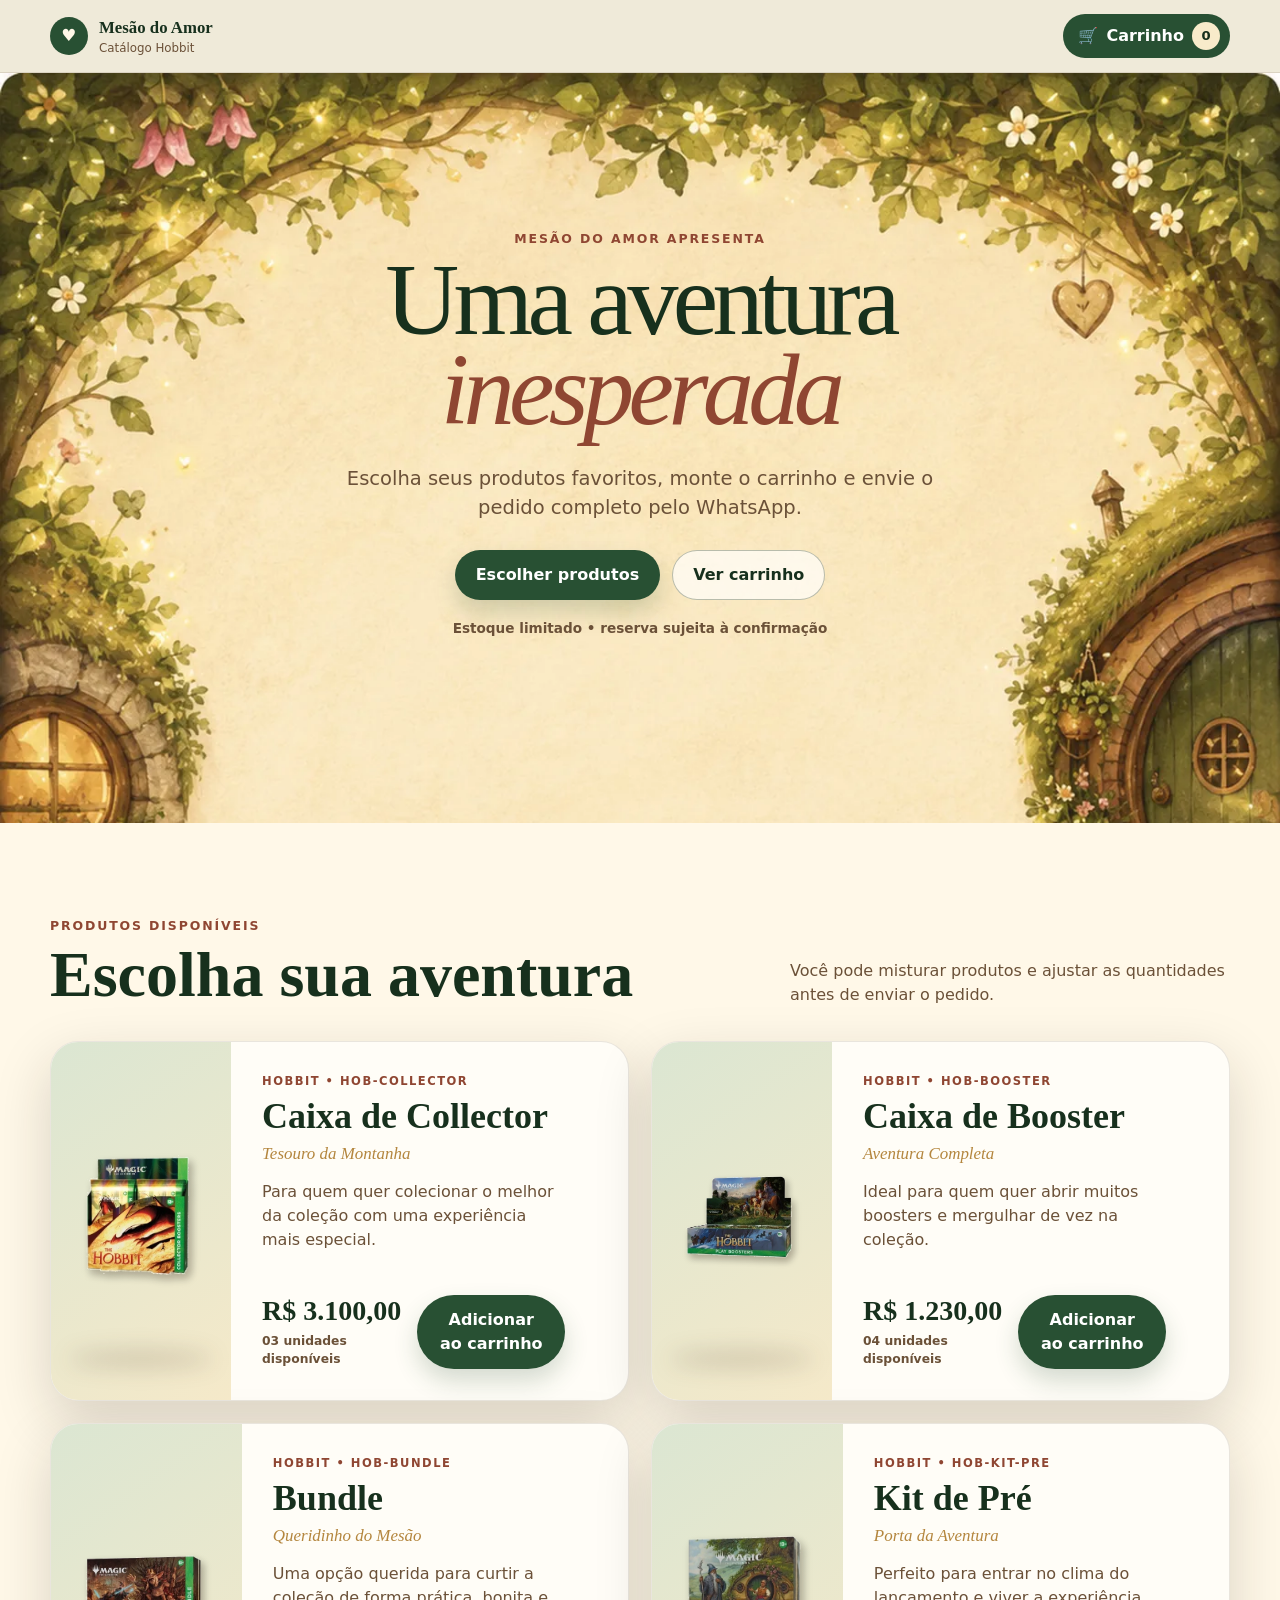
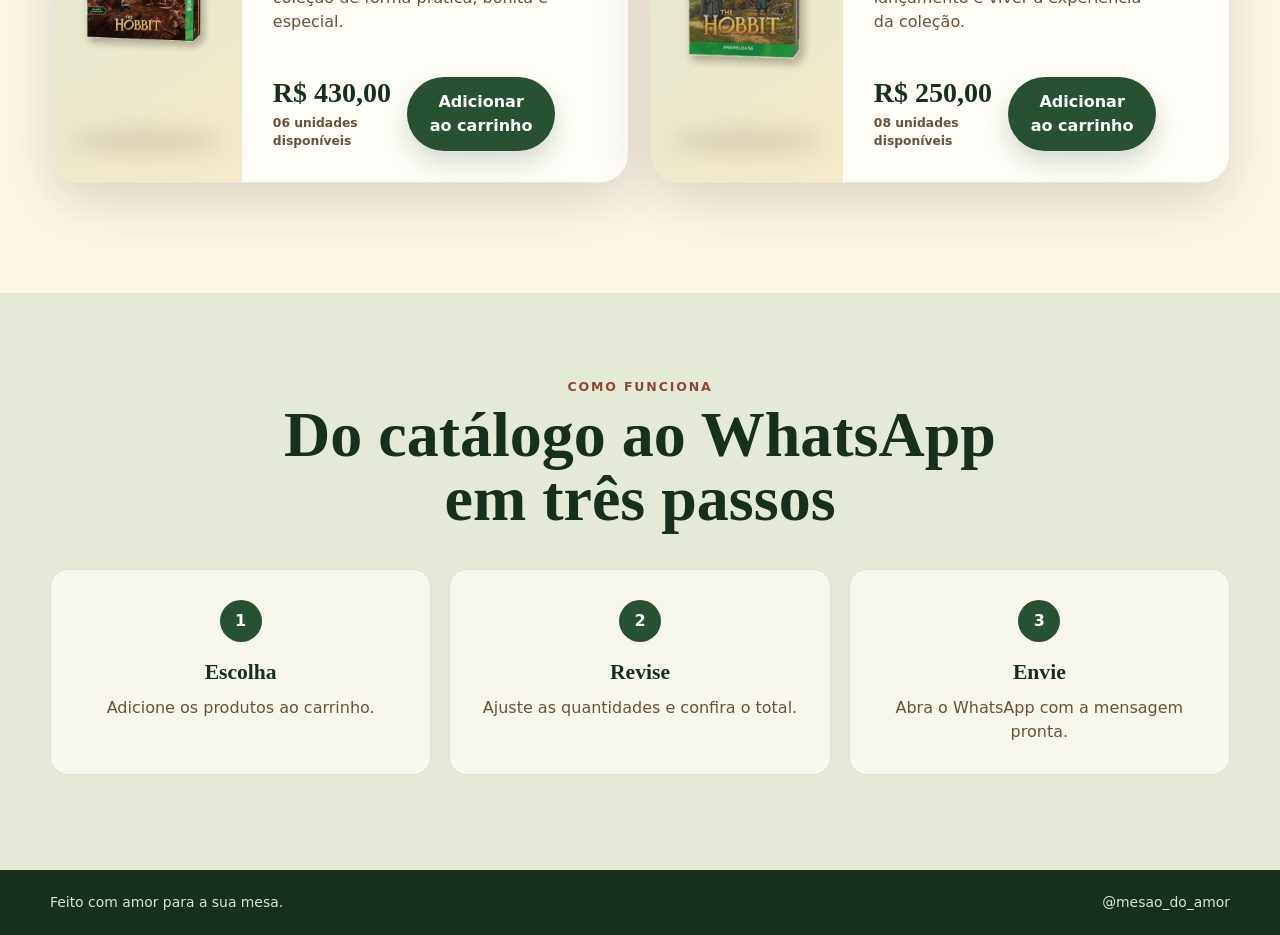
==== public/index.html @ a8154ea1 "commit" ====
<!doctype html>
<html lang="pt-BR">
<head>
  <meta charset="utf-8">
  <meta name="viewport" content="width=device-width, initial-scale=1">
  <meta name="theme-color" content="#315c37">
  <meta name="description" content="Catálogo Hobbit do Mesão do Amor. Monte seu carrinho e envie o pedido pronto pelo WhatsApp.">
  <title>Catálogo Hobbit | Mesão do Amor</title>
  <link rel="preload" href="assets/fundo-hobbit.webp" as="image" type="image/webp">
  <link rel="stylesheet" href="styles.css">
  <script src="config.js" defer></script>
  <script src="app.js" defer></script>
</head>
<body>
  <a class="skip-link" href="#produtos">Ir para os produtos</a>

  <header class="topbar" id="topo">
    <div class="container topbar__content">
      <a class="brand" href="#topo" aria-label="Mesão do Amor — início">
        <span class="brand__heart" aria-hidden="true">♥</span>
        <span><strong>Mesão do Amor</strong><small>Catálogo Hobbit</small></span>
      </a>
      <button class="cart-trigger" id="open-cart" type="button" aria-controls="cart-drawer" aria-expanded="false">
        <span aria-hidden="true">🛒</span>
        Carrinho
        <span class="cart-count" id="cart-count" aria-label="Itens no carrinho">0</span>
      </button>
    </div>
  </header>

  <main>
    <section class="hero" aria-labelledby="hero-title">
      <div class="container hero__content">
        <p class="eyebrow">Mesão do Amor apresenta</p>
        <h1 id="hero-title">Uma aventura<br><em>inesperada</em></h1>
        <p class="hero__lead">Escolha seus produtos favoritos, monte o carrinho e envie o pedido completo pelo WhatsApp.</p>
        <div class="hero__actions">
          <a class="button button--primary" href="#produtos">Escolher produtos</a>
          <button class="button button--ghost" id="hero-cart" type="button">Ver carrinho</button>
        </div>
        <p class="stock-note">Estoque limitado • reserva sujeita à confirmação</p>
      </div>
    </section>

    <section class="products-section" id="produtos" aria-labelledby="products-title">
      <div class="container">
        <div class="section-heading">
          <div>
            <p class="eyebrow">Produtos disponíveis</p>
            <h2 id="products-title">Escolha sua aventura</h2>
          </div>
          <p>Você pode misturar produtos e ajustar as quantidades antes de enviar o pedido.</p>
        </div>
        <div class="product-grid" id="product-grid" aria-live="polite"></div>
      </div>
    </section>

    <section class="how-it-works" aria-labelledby="steps-title">
      <div class="container">
        <p class="eyebrow">Como funciona</p>
        <h2 id="steps-title">Do catálogo ao WhatsApp em três passos</h2>
        <div class="steps">
          <article><span>1</span><h3>Escolha</h3><p>Adicione os produtos ao carrinho.</p></article>
          <article><span>2</span><h3>Revise</h3><p>Ajuste as quantidades e confira o total.</p></article>
          <article><span>3</span><h3>Envie</h3><p>Abra o WhatsApp com a mensagem pronta.</p></article>
        </div>
      </div>
    </section>
  </main>

  <footer class="footer">
    <div class="container footer__content">
      <span>Feito com amor para a sua mesa.</span>
      <span id="instagram-label">@mesao_do_amor</span>
    </div>
  </footer>

  <div class="backdrop" id="backdrop" hidden></div>

  <aside class="cart-drawer" id="cart-drawer" aria-labelledby="cart-title" aria-hidden="true">
    <div class="drawer__header">
      <div><p class="eyebrow">Sua seleção</p><h2 id="cart-title">Carrinho</h2></div>
      <button class="icon-button" id="close-cart" type="button" aria-label="Fechar carrinho">×</button>
    </div>
    <div class="drawer__body" id="cart-items"></div>
    <div class="drawer__footer">
      <div class="cart-summary"><span>Total</span><strong id="cart-total">R$ 0,00</strong></div>
      <button class="button button--whatsapp button--full" id="start-checkout" type="button">Fechar pedido no WhatsApp</button>
      <button class="text-button" id="clear-cart" type="button">Esvaziar carrinho</button>
    </div>
  </aside>

  <dialog class="checkout-dialog" id="checkout-dialog" aria-labelledby="checkout-title">
    <form id="checkout-form" method="dialog">
      <div class="dialog__header">
        <div><p class="eyebrow">Último passo</p><h2 id="checkout-title">Enviar pedido</h2></div>
        <button class="icon-button" id="close-checkout" type="button" aria-label="Fechar">×</button>
      </div>
      <p class="dialog__intro">Essas informações serão incluídas na mensagem enviada ao Mesão.</p>

      <label>Seu nome
        <input id="customer-name" name="customerName" type="text" maxlength="80" autocomplete="name" required placeholder="Como podemos te chamar?">
      </label>

      <label>Forma de retirada
        <select id="pickup-method" name="pickupMethod" required>
          <option value="">Selecione uma opção</option>
          <option>Retirada no evento</option>
          <option>Retirada a combinar</option>
          <option>Entrega a combinar</option>
        </select>
      </label>

      <label>Observações <span>(opcional)</span>
        <textarea id="customer-notes" name="customerNotes" maxlength="500" rows="4" placeholder="Ex.: melhor horário, dúvidas ou detalhes da retirada."></textarea>
      </label>

      <div class="checkout-preview">
        <span>Total estimado</span>
        <strong id="checkout-total">R$ 0,00</strong>
      </div>

      <p class="form-error" id="form-error" role="alert" hidden></p>
      <button class="button button--whatsapp button--full" type="submit">Abrir WhatsApp com o pedido</button>
      <p class="fine-print">O envio da mensagem ainda precisará ser confirmado dentro do WhatsApp.</p>
    </form>
  </dialog>

  <div class="toast" id="toast" role="status" aria-live="polite" hidden></div>

  <noscript>
    <div class="noscript">Ative o JavaScript para usar o carrinho e montar a mensagem do WhatsApp.</div>
  </noscript>
</body>
</html>
---- public/styles.css ----
:root {
  --green-950: #17301d;
  --green-800: #285033;
  --green-700: #35683f;
  --green-100: #e6efe1;
  --paper: #fff8e8;
  --cream: #f8ebca;
  --brown-900: #3b2b1e;
  --brown-700: #6b5138;
  --gold: #b4863e;
  --terracotta: #8f4632;
  --white: #fffdf7;
  --shadow: 0 20px 55px rgba(35, 30, 20, .17);
  --radius-lg: 28px;
  --radius-md: 18px;
}

* { box-sizing: border-box; }
html { scroll-behavior: smooth; }
body {
  margin: 0;
  min-width: 320px;
  color: var(--brown-900);
  background: #243b27;
  font-family: Inter, ui-sans-serif, system-ui, -apple-system, BlinkMacSystemFont, "Segoe UI", sans-serif;
  line-height: 1.5;
}
button, input, select, textarea { font: inherit; }
button, a { -webkit-tap-highlight-color: transparent; }
button { cursor: pointer; }
img { display: block; max-width: 100%; }
body.no-scroll { overflow: hidden; }

.container { width: min(1180px, calc(100% - 32px)); margin-inline: auto; }
.skip-link { position: fixed; left: 16px; top: -80px; z-index: 100; padding: 12px 16px; color: white; background: black; border-radius: 10px; }
.skip-link:focus { top: 16px; }
.eyebrow { margin: 0 0 7px; color: var(--terracotta); font-size: .78rem; font-weight: 800; letter-spacing: .15em; text-transform: uppercase; }

.topbar { position: sticky; top: 0; z-index: 30; background: rgba(255, 248, 232, .93); border-bottom: 1px solid rgba(73, 51, 29, .12); backdrop-filter: blur(14px); }
.topbar__content { min-height: 72px; display: flex; align-items: center; justify-content: space-between; gap: 20px; }
.brand { display: inline-flex; align-items: center; gap: 11px; color: var(--green-950); text-decoration: none; }
.brand__heart { display: grid; place-items: center; width: 38px; height: 38px; border-radius: 50%; color: var(--paper); background: var(--green-800); font-size: 1.05rem; }
.brand strong, .brand small { display: block; }
.brand strong { font-family: Georgia, serif; font-size: 1.05rem; }
.brand small { color: var(--brown-700); font-size: .74rem; }
.cart-trigger { display: inline-flex; align-items: center; gap: 8px; min-height: 44px; padding: 8px 10px 8px 15px; border: 0; border-radius: 999px; color: white; background: var(--green-800); font-weight: 750; }
.cart-count { display: grid; place-items: center; min-width: 28px; height: 28px; padding: 0 7px; border-radius: 999px; color: var(--green-950); background: var(--cream); font-size: .82rem; }

.hero { min-height: 750px; display: grid; align-items: center; padding: 82px 0 110px; background: var(--paper) url("assets/fundo-hobbit.webp") center top / cover no-repeat; }
.hero__content { max-width: 720px; text-align: center; }
.hero h1 { margin: 0; color: var(--green-950); font-family: Georgia, "Times New Roman", serif; font-size: clamp(3.7rem, 8vw, 7.3rem); font-weight: 500; line-height: .88; letter-spacing: -.055em; }
.hero h1 em { color: var(--terracotta); font-weight: 500; }
.hero__lead { max-width: 590px; margin: 28px auto 0; color: var(--brown-700); font-size: clamp(1rem, 2.2vw, 1.22rem); }
.hero__actions { display: flex; flex-wrap: wrap; justify-content: center; gap: 12px; margin-top: 28px; }
.stock-note { margin: 18px 0 0; color: var(--brown-700); font-size: .85rem; font-weight: 700; }

.button { display: inline-flex; min-height: 49px; align-items: center; justify-content: center; padding: 12px 20px; border: 1px solid transparent; border-radius: 999px; text-decoration: none; font-weight: 800; transition: transform .15s ease, box-shadow .15s ease, background .15s ease; }
.button:hover { transform: translateY(-1px); }
.button:focus-visible, .icon-button:focus-visible, .cart-trigger:focus-visible, .quantity button:focus-visible, .text-button:focus-visible { outline: 3px solid rgba(180, 134, 62, .45); outline-offset: 3px; }
.button--primary { color: white; background: var(--green-800); box-shadow: 0 12px 25px rgba(40, 80, 51, .2); }
.button--ghost { color: var(--green-950); border-color: rgba(23, 48, 29, .3); background: rgba(255, 253, 247, .78); }
.button--whatsapp { color: white; background: #187b45; }
.button--full { width: 100%; }
.button:disabled { cursor: not-allowed; opacity: .48; transform: none; }

.products-section { padding: 94px 0 110px; background: var(--paper); }
.section-heading { display: flex; justify-content: space-between; align-items: end; gap: 30px; margin-bottom: 34px; }
.section-heading h2, .how-it-works h2 { margin: 0; color: var(--green-950); font-family: Georgia, serif; font-size: clamp(2.2rem, 5vw, 4rem); line-height: 1; }
.section-heading > p { max-width: 440px; margin: 0; color: var(--brown-700); }
.product-grid { display: grid; grid-template-columns: repeat(2, minmax(0, 1fr)); gap: 22px; }
.product-card { display: grid; grid-template-columns: minmax(180px, .82fr) 1.18fr; min-height: 360px; overflow: hidden; border: 1px solid rgba(77, 56, 32, .12); border-radius: var(--radius-lg); background: var(--white); box-shadow: var(--shadow); }
.product-card__visual { position: relative; display: grid; place-items: center; min-height: 300px; padding: 30px; background: linear-gradient(145deg, #dbe6d2, #f5e9c9); }
.product-card__visual::after { content: ""; position: absolute; inset: auto 10% 9% 10%; height: 18px; border-radius: 50%; background: rgba(55, 42, 25, .16); filter: blur(11px); }
.product-card__visual img { position: relative; z-index: 1; max-height: 255px; object-fit: contain; transition: transform .2s ease; }
.product-card:hover img { transform: translateY(-4px) scale(1.015); }
.product-card__content { display: flex; flex-direction: column; padding: 31px; }
.product-kicker { margin: 0 0 8px; color: var(--terracotta); font-size: .72rem; font-weight: 850; letter-spacing: .13em; text-transform: uppercase; }
.product-card h3 { margin: 0; color: var(--green-950); font-family: Georgia, serif; font-size: clamp(1.65rem, 3vw, 2.25rem); line-height: 1.05; }
.product-subtitle { margin: 5px 0 14px; color: var(--gold); font-family: Georgia, serif; font-size: 1.06rem; font-style: italic; }
.product-description { margin: 0 0 22px; color: var(--brown-700); }
.product-meta { display: flex; align-items: end; justify-content: space-between; gap: 16px; margin-top: auto; }
.product-price { display: block; color: var(--green-950); font-family: Georgia, serif; font-size: 1.75rem; font-weight: 700; }
.product-stock { display: block; color: var(--brown-700); font-size: .77rem; font-weight: 700; }
.add-button { min-width: 148px; }

.how-it-works { padding: 85px 0 95px; text-align: center; background: #e5ead8; }
.how-it-works h2 { max-width: 760px; margin-inline: auto; }
.steps { display: grid; grid-template-columns: repeat(3, 1fr); gap: 18px; margin-top: 38px; }
.steps article { padding: 30px 24px; border: 1px solid rgba(40, 80, 51, .13); border-radius: var(--radius-md); background: rgba(255, 253, 247, .72); }
.steps span { display: grid; place-items: center; width: 42px; height: 42px; margin: 0 auto 14px; border-radius: 50%; color: white; background: var(--green-800); font-weight: 850; }
.steps h3 { margin: 0; color: var(--green-950); font-family: Georgia, serif; font-size: 1.35rem; }
.steps p { margin: 7px 0 0; color: var(--brown-700); }
.footer { padding: 22px 0; color: rgba(255,255,255,.85); background: var(--green-950); font-size: .87rem; }
.footer__content { display: flex; justify-content: space-between; gap: 20px; }

.backdrop { position: fixed; inset: 0; z-index: 39; background: rgba(17, 24, 18, .5); backdrop-filter: blur(3px); }
.cart-drawer { position: fixed; inset: 0 0 0 auto; z-index: 40; width: min(470px, 100%); display: grid; grid-template-rows: auto 1fr auto; transform: translateX(105%); visibility: hidden; background: var(--paper); box-shadow: -25px 0 70px rgba(0,0,0,.24); transition: transform .22s ease, visibility .22s; }
.cart-drawer.is-open { transform: translateX(0); visibility: visible; }
.drawer__header, .dialog__header { display: flex; align-items: flex-start; justify-content: space-between; gap: 18px; }
.drawer__header { padding: 25px 24px 18px; border-bottom: 1px solid rgba(77, 56, 32, .12); }
.drawer__header h2, .dialog__header h2 { margin: 0; color: var(--green-950); font-family: Georgia, serif; font-size: 2rem; }
.icon-button { display: grid; place-items: center; width: 42px; height: 42px; border: 1px solid rgba(77, 56, 32, .17); border-radius: 50%; color: var(--brown-900); background: transparent; font-size: 1.7rem; line-height: 1; }
.drawer__body { overflow-y: auto; padding: 18px 24px; }
.drawer__footer { padding: 20px 24px 24px; border-top: 1px solid rgba(77, 56, 32, .12); background: var(--white); }
.cart-summary { display: flex; justify-content: space-between; align-items: baseline; margin-bottom: 15px; }
.cart-summary strong { color: var(--green-950); font-family: Georgia, serif; font-size: 1.7rem; }
.text-button { display: block; margin: 13px auto 0; border: 0; color: var(--brown-700); background: none; text-decoration: underline; }
.empty-cart { display: grid; min-height: 280px; place-items: center; text-align: center; color: var(--brown-700); }
.empty-cart div { max-width: 260px; }
.empty-cart span { display: block; margin-bottom: 12px; font-size: 2.5rem; }
.cart-item { display: grid; grid-template-columns: 78px 1fr auto; gap: 13px; align-items: center; padding: 13px 0; border-bottom: 1px solid rgba(77, 56, 32, .1); }
.cart-item img { width: 78px; height: 78px; padding: 8px; border-radius: 15px; background: #e8eddd; object-fit: contain; }
.cart-item h3 { margin: 0; color: var(--green-950); font-family: Georgia, serif; font-size: 1rem; }
.cart-item__price { margin: 3px 0 8px; color: var(--brown-700); font-size: .8rem; }
.quantity { display: inline-flex; align-items: center; border: 1px solid rgba(77, 56, 32, .2); border-radius: 999px; overflow: hidden; }
.quantity button { width: 31px; height: 31px; border: 0; color: var(--green-950); background: transparent; font-weight: 850; }
.quantity span { min-width: 29px; text-align: center; font-weight: 800; }
.remove-item { align-self: start; border: 0; color: var(--terracotta); background: transparent; font-size: 1.2rem; }

.checkout-dialog { width: min(570px, calc(100% - 28px)); max-height: calc(100vh - 28px); padding: 0; overflow: auto; border: 0; border-radius: 25px; color: var(--brown-900); background: var(--paper); box-shadow: 0 28px 90px rgba(0,0,0,.35); }
.checkout-dialog::backdrop { background: rgba(17, 24, 18, .62); backdrop-filter: blur(4px); }
.checkout-dialog form { padding: 27px; }
.dialog__intro { margin: 9px 0 22px; color: var(--brown-700); }
.checkout-dialog label { display: block; margin-top: 16px; color: var(--green-950); font-size: .9rem; font-weight: 800; }
.checkout-dialog label span { color: var(--brown-700); font-size: .78rem; font-weight: 500; }
.checkout-dialog input, .checkout-dialog select, .checkout-dialog textarea { width: 100%; margin-top: 7px; padding: 13px 14px; border: 1px solid rgba(77, 56, 32, .24); border-radius: 13px; color: var(--brown-900); background: var(--white); outline: 0; }
.checkout-dialog input:focus, .checkout-dialog select:focus, .checkout-dialog textarea:focus { border-color: var(--green-700); box-shadow: 0 0 0 3px rgba(53, 104, 63, .12); }
.checkout-dialog textarea { resize: vertical; }
.checkout-preview { display: flex; align-items: baseline; justify-content: space-between; margin: 22px 0 15px; padding: 16px; border-radius: 14px; background: var(--green-100); }
.checkout-preview strong { color: var(--green-950); font-family: Georgia, serif; font-size: 1.45rem; }
.form-error { margin: 0 0 13px; padding: 10px 12px; border-radius: 10px; color: #781d12; background: #f8d9d1; }
.fine-print { margin: 10px 0 0; color: var(--brown-700); font-size: .74rem; text-align: center; }
.toast { position: fixed; left: 50%; bottom: 24px; z-index: 80; transform: translateX(-50%); max-width: calc(100% - 32px); padding: 12px 17px; border-radius: 999px; color: white; background: var(--green-950); box-shadow: var(--shadow); font-weight: 700; text-align: center; }
.noscript { position: fixed; inset: auto 0 0; z-index: 100; padding: 15px; color: white; background: #8d2c20; text-align: center; }

@media (max-width: 930px) {
  .product-grid { grid-template-columns: 1fr; }
  .product-card { grid-template-columns: minmax(190px, .75fr) 1.25fr; }
}
@media (max-width: 680px) {
  .container { width: min(100% - 22px, 1180px); }
  .topbar__content { min-height: 64px; }
  .brand small { display: none; }
  .cart-trigger { font-size: .86rem; }
  .hero { min-height: 690px; padding: 60px 0 90px; background-position: center top; }
  .hero h1 { font-size: clamp(3.35rem, 19vw, 5rem); }
  .hero__content { padding-inline: 14px; }
  .products-section { padding: 66px 0 75px; }
  .section-heading { display: block; }
  .section-heading > p { margin-top: 14px; }
  .product-card { grid-template-columns: 1fr; }
  .product-card__visual { min-height: 255px; }
  .product-card__visual img { max-height: 220px; }
  .product-card__content { padding: 24px; }
  .product-meta { align-items: stretch; flex-direction: column; }
  .add-button { width: 100%; }
  .steps { grid-template-columns: 1fr; }
  .footer__content { flex-direction: column; align-items: center; gap: 4px; }
  .cart-item { grid-template-columns: 65px 1fr auto; }
  .cart-item img { width: 65px; height: 65px; }
}
@media (prefers-reduced-motion: reduce) {
  *, *::before, *::after { scroll-behavior: auto !important; transition: none !important; }
}
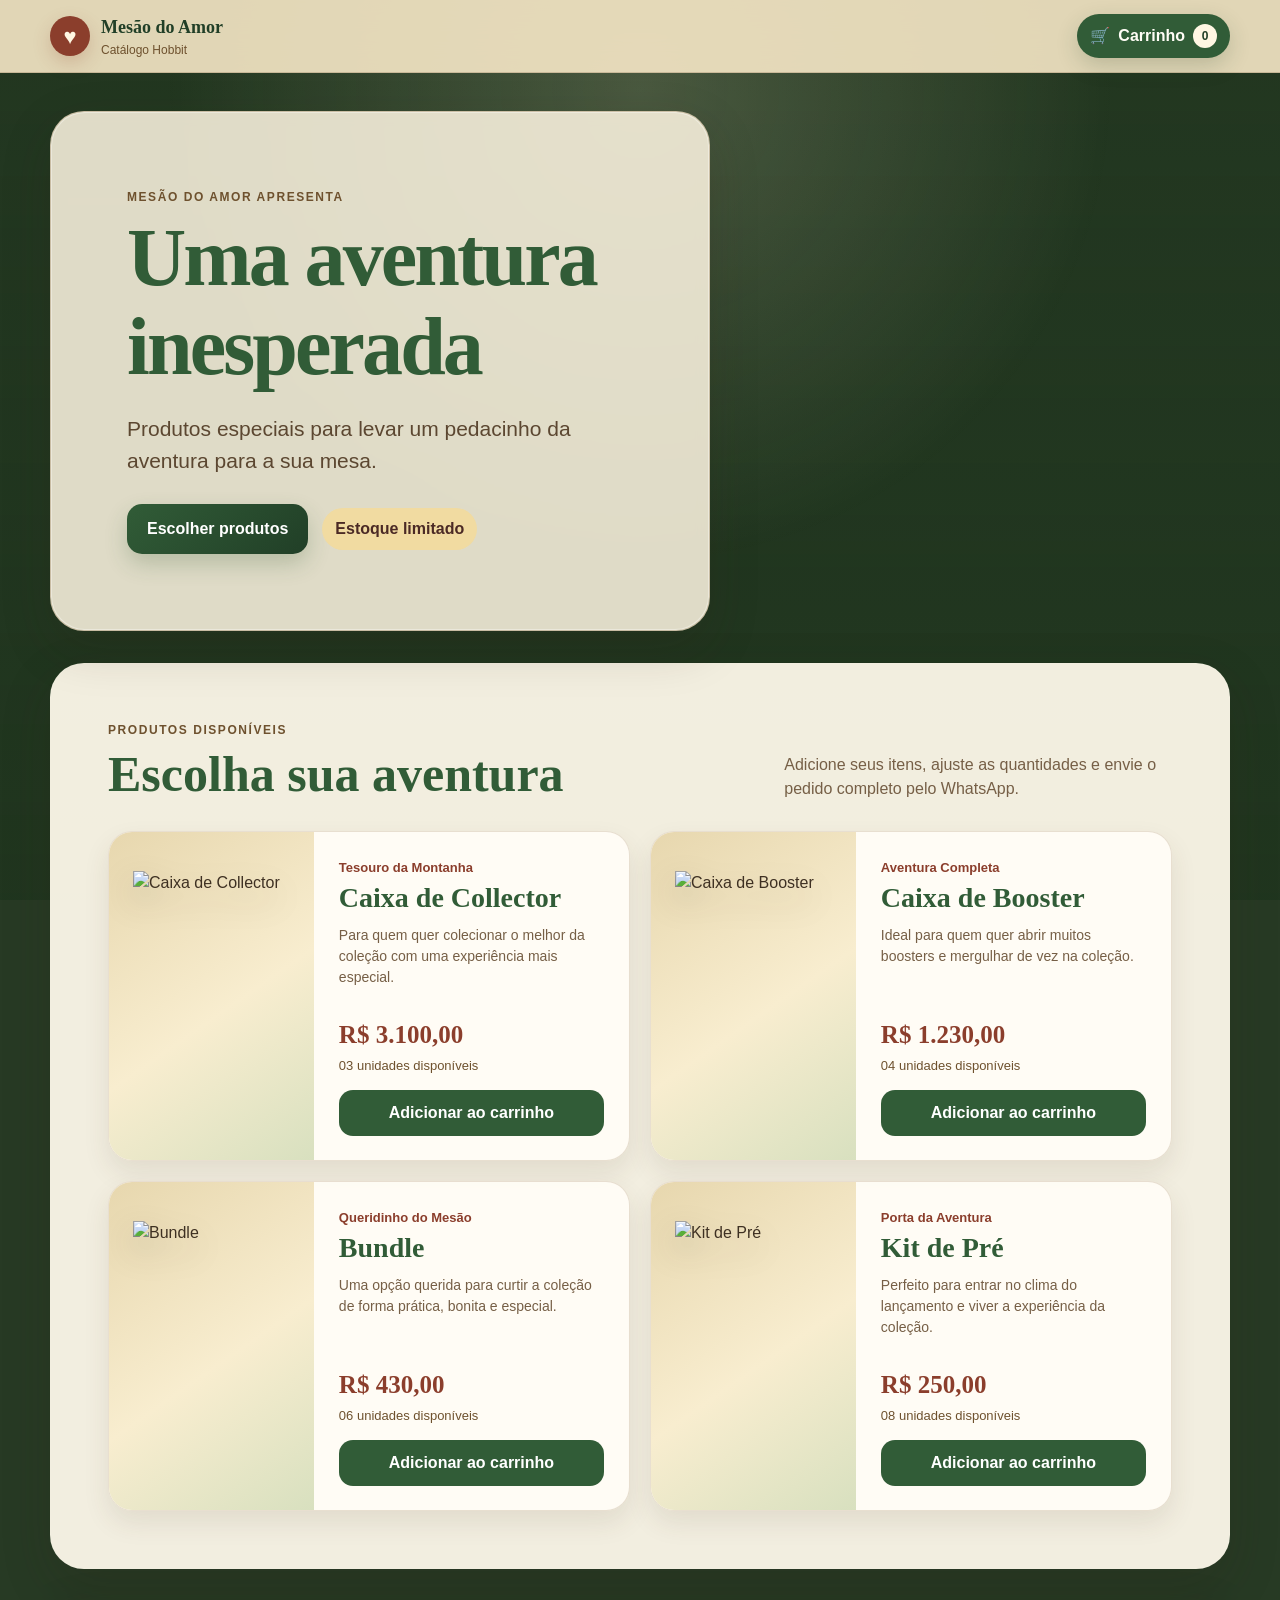
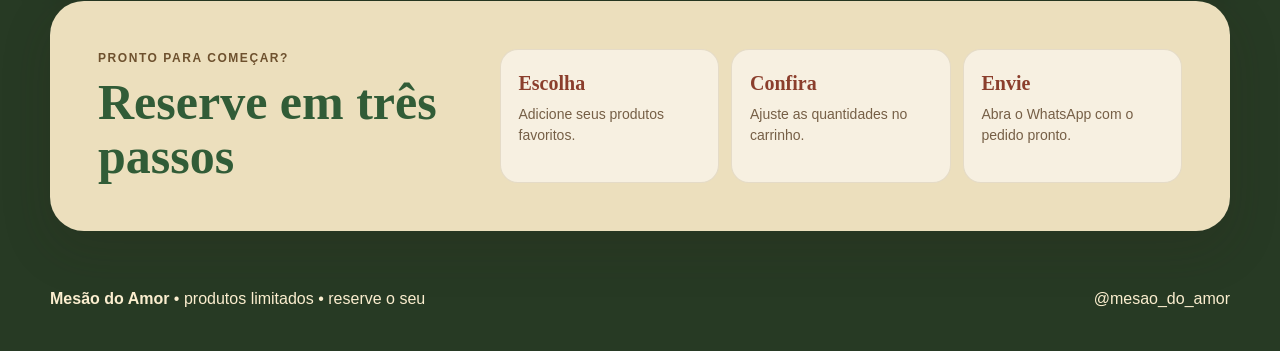
==== commit 438d18c2: "nova interface" ====
--- a/public/index.html
+++ b/public/index.html
@@ -1,135 +1,161 @@
 <!doctype html>
 <html lang="pt-BR">
 <head>
-  <meta charset="utf-8">
-  <meta name="viewport" content="width=device-width, initial-scale=1">
-  <meta name="theme-color" content="#315c37">
-  <meta name="description" content="Catálogo Hobbit do Mesão do Amor. Monte seu carrinho e envie o pedido pronto pelo WhatsApp.">
+  <meta charset="utf-8" />
+  <meta name="viewport" content="width=device-width, initial-scale=1" />
+  <meta name="theme-color" content="#315c37" />
+  <meta name="description" content="Catálogo Hobbit do Mesão do Amor. Escolha seus produtos, monte o carrinho e finalize o pedido pelo WhatsApp." />
   <title>Catálogo Hobbit | Mesão do Amor</title>
-  <link rel="preload" href="assets/fundo-hobbit.webp" as="image" type="image/webp">
-  <link rel="stylesheet" href="styles.css">
-  <script src="config.js" defer></script>
-  <script src="app.js" defer></script>
+  <link rel="preload" href="fundo-hobbit.webp" as="image" />
+  <link rel="stylesheet" href="styles.css" />
 </head>
 <body>
-  <a class="skip-link" href="#produtos">Ir para os produtos</a>
+  <a class="skip-link" href="#produtos">Pular para os produtos</a>
 
-  <header class="topbar" id="topo">
-    <div class="container topbar__content">
-      <a class="brand" href="#topo" aria-label="Mesão do Amor — início">
-        <span class="brand__heart" aria-hidden="true">♥</span>
-        <span><strong>Mesão do Amor</strong><small>Catálogo Hobbit</small></span>
+  <header class="site-header">
+    <div class="shell header-inner">
+      <a class="brand" href="#topo" aria-label="Voltar ao início">
+        <span class="brand-heart">♥</span>
+        <span>
+          <strong>Mesão do Amor</strong>
+          <small>Catálogo Hobbit</small>
+        </span>
       </a>
-      <button class="cart-trigger" id="open-cart" type="button" aria-controls="cart-drawer" aria-expanded="false">
+
+      <button class="cart-button" id="open-cart" type="button" aria-haspopup="dialog" aria-controls="cart-drawer">
         <span aria-hidden="true">🛒</span>
-        Carrinho
-        <span class="cart-count" id="cart-count" aria-label="Itens no carrinho">0</span>
+        <span>Carrinho</span>
+        <strong id="cart-count" aria-live="polite">0</strong>
       </button>
     </div>
   </header>
 
-  <main>
-    <section class="hero" aria-labelledby="hero-title">
-      <div class="container hero__content">
+  <main id="topo">
+    <section class="hero shell" aria-labelledby="hero-title">
+      <div class="hero-panel">
         <p class="eyebrow">Mesão do Amor apresenta</p>
-        <h1 id="hero-title">Uma aventura<br><em>inesperada</em></h1>
-        <p class="hero__lead">Escolha seus produtos favoritos, monte o carrinho e envie o pedido completo pelo WhatsApp.</p>
-        <div class="hero__actions">
-          <a class="button button--primary" href="#produtos">Escolher produtos</a>
-          <button class="button button--ghost" id="hero-cart" type="button">Ver carrinho</button>
+        <h1 id="hero-title">Uma aventura<br />inesperada</h1>
+        <p class="hero-subtitle">Produtos especiais para levar um pedacinho da aventura para a sua mesa.</p>
+        <div class="hero-actions">
+          <a class="primary-button" href="#produtos">Escolher produtos</a>
+          <span class="stock-pill">Estoque limitado</span>
         </div>
-        <p class="stock-note">Estoque limitado • reserva sujeita à confirmação</p>
       </div>
     </section>
 
-    <section class="products-section" id="produtos" aria-labelledby="products-title">
-      <div class="container">
-        <div class="section-heading">
-          <div>
-            <p class="eyebrow">Produtos disponíveis</p>
-            <h2 id="products-title">Escolha sua aventura</h2>
-          </div>
-          <p>Você pode misturar produtos e ajustar as quantidades antes de enviar o pedido.</p>
+    <section class="catalog shell" id="produtos" aria-labelledby="catalog-title">
+      <div class="section-heading">
+        <div>
+          <p class="eyebrow">Produtos disponíveis</p>
+          <h2 id="catalog-title">Escolha sua aventura</h2>
         </div>
-        <div class="product-grid" id="product-grid" aria-live="polite"></div>
+        <p>Adicione seus itens, ajuste as quantidades e envie o pedido completo pelo WhatsApp.</p>
       </div>
+
+      <div class="product-grid" id="product-grid" aria-live="polite"></div>
     </section>
 
-    <section class="how-it-works" aria-labelledby="steps-title">
-      <div class="container">
-        <p class="eyebrow">Como funciona</p>
-        <h2 id="steps-title">Do catálogo ao WhatsApp em três passos</h2>
-        <div class="steps">
-          <article><span>1</span><h3>Escolha</h3><p>Adicione os produtos ao carrinho.</p></article>
-          <article><span>2</span><h3>Revise</h3><p>Ajuste as quantidades e confira o total.</p></article>
-          <article><span>3</span><h3>Envie</h3><p>Abra o WhatsApp com a mensagem pronta.</p></article>
-        </div>
+    <section class="how-it-works shell" aria-labelledby="how-title">
+      <div>
+        <p class="eyebrow">Pronto para começar?</p>
+        <h2 id="how-title">Reserve em três passos</h2>
       </div>
+      <ol>
+        <li><strong>Escolha</strong><span>Adicione seus produtos favoritos.</span></li>
+        <li><strong>Confira</strong><span>Ajuste as quantidades no carrinho.</span></li>
+        <li><strong>Envie</strong><span>Abra o WhatsApp com o pedido pronto.</span></li>
+      </ol>
     </section>
   </main>
 
-  <footer class="footer">
-    <div class="container footer__content">
-      <span>Feito com amor para a sua mesa.</span>
-      <span id="instagram-label">@mesao_do_amor</span>
+  <footer class="site-footer">
+    <div class="shell">
+      <p><strong>Mesão do Amor</strong> • produtos limitados • reserve o seu</p>
+      <p id="social-label">@mesao_do_amor</p>
     </div>
   </footer>
 
-  <div class="backdrop" id="backdrop" hidden></div>
+  <div class="drawer-backdrop" id="drawer-backdrop" hidden></div>
 
-  <aside class="cart-drawer" id="cart-drawer" aria-labelledby="cart-title" aria-hidden="true">
-    <div class="drawer__header">
-      <div><p class="eyebrow">Sua seleção</p><h2 id="cart-title">Carrinho</h2></div>
+  <aside class="cart-drawer" id="cart-drawer" role="dialog" aria-modal="true" aria-labelledby="cart-title" hidden>
+    <div class="drawer-header">
+      <div>
+        <p class="eyebrow">Sua seleção</p>
+        <h2 id="cart-title">Carrinho</h2>
+      </div>
       <button class="icon-button" id="close-cart" type="button" aria-label="Fechar carrinho">×</button>
     </div>
-    <div class="drawer__body" id="cart-items"></div>
-    <div class="drawer__footer">
-      <div class="cart-summary"><span>Total</span><strong id="cart-total">R$ 0,00</strong></div>
-      <button class="button button--whatsapp button--full" id="start-checkout" type="button">Fechar pedido no WhatsApp</button>
-      <button class="text-button" id="clear-cart" type="button">Esvaziar carrinho</button>
+
+    <div class="cart-content">
+      <div class="empty-cart" id="empty-cart">
+        <span aria-hidden="true">🍃</span>
+        <h3>Seu carrinho está vazio</h3>
+        <p>Escolha um produto para começar a aventura.</p>
+      </div>
+      <div class="cart-items" id="cart-items"></div>
+    </div>
+
+    <div class="cart-summary">
+      <div><span>Itens</span><strong id="cart-items-total">0</strong></div>
+      <div class="grand-total"><span>Total</span><strong id="cart-total">R$ 0,00</strong></div>
+      <button class="primary-button full" id="go-checkout" type="button" disabled>Fechar pedido no WhatsApp</button>
+      <button class="text-button" id="clear-cart" type="button">Limpar carrinho</button>
     </div>
   </aside>
 
-  <dialog class="checkout-dialog" id="checkout-dialog" aria-labelledby="checkout-title">
-    <form id="checkout-form" method="dialog">
-      <div class="dialog__header">
-        <div><p class="eyebrow">Último passo</p><h2 id="checkout-title">Enviar pedido</h2></div>
-        <button class="icon-button" id="close-checkout" type="button" aria-label="Fechar">×</button>
+  <div class="modal-backdrop" id="modal-backdrop" hidden></div>
+  <section class="checkout-modal" id="checkout-modal" role="dialog" aria-modal="true" aria-labelledby="checkout-title" hidden>
+    <div class="modal-header">
+      <div>
+        <p class="eyebrow">Último passo</p>
+        <h2 id="checkout-title">Finalizar no WhatsApp</h2>
       </div>
-      <p class="dialog__intro">Essas informações serão incluídas na mensagem enviada ao Mesão.</p>
+      <button class="icon-button" id="close-checkout" type="button" aria-label="Fechar finalização">×</button>
+    </div>
 
-      <label>Seu nome
-        <input id="customer-name" name="customerName" type="text" maxlength="80" autocomplete="name" required placeholder="Como podemos te chamar?">
-      </label>
+    <form id="checkout-form" novalidate>
+      <div class="whatsapp-notice" role="note">
+        <span aria-hidden="true">💬</span>
+        <p>Ao continuar, abriremos o WhatsApp com o resumo completo do pedido. Você só precisará conferir e tocar em enviar.</p>
+      </div>
 
-      <label>Forma de retirada
-        <select id="pickup-method" name="pickupMethod" required>
-          <option value="">Selecione uma opção</option>
-          <option>Retirada no evento</option>
-          <option>Retirada a combinar</option>
-          <option>Entrega a combinar</option>
-        </select>
-      </label>
+      <div class="form-grid">
+        <label>
+          <span>Seu nome *</span>
+          <input id="customer-name" name="name" type="text" autocomplete="name" required maxlength="80" />
+        </label>
+        <label>
+          <span>Como prefere retirar?</span>
+          <select id="customer-pickup" name="pickup">
+            <option value="A combinar">A combinar</option>
+            <option value="Retirada no evento">Retirada no evento</option>
+            <option value="Retirada em local combinado">Retirada em local combinado</option>
+            <option value="Entrega / envio">Entrega / envio</option>
+          </select>
+        </label>
+        <label class="full-field">
+          <span>Observações</span>
+          <textarea id="customer-notes" name="notes" rows="3" maxlength="500" placeholder="Ex.: melhor horário, forma de retirada, outra informação..."></textarea>
+        </label>
+      </div>
 
-      <label>Observações <span>(opcional)</span>
-        <textarea id="customer-notes" name="customerNotes" maxlength="500" rows="4" placeholder="Ex.: melhor horário, dúvidas ou detalhes da retirada."></textarea>
-      </label>
-
-      <div class="checkout-preview">
-        <span>Total estimado</span>
-        <strong id="checkout-total">R$ 0,00</strong>
+      <div class="checkout-review">
+        <h3>Resumo</h3>
+        <div id="checkout-items"></div>
+        <div class="checkout-total"><span>Total do pedido</span><strong id="checkout-total">R$ 0,00</strong></div>
       </div>
 
       <p class="form-error" id="form-error" role="alert" hidden></p>
-      <button class="button button--whatsapp button--full" type="submit">Abrir WhatsApp com o pedido</button>
-      <p class="fine-print">O envio da mensagem ainda precisará ser confirmado dentro do WhatsApp.</p>
+      <button class="primary-button full whatsapp-submit" id="submit-order" type="submit">
+        <span aria-hidden="true">💬</span> Abrir pedido no WhatsApp
+      </button>
+      <p class="form-help">A reserva será confirmada pelo Mesão após verificar disponibilidade, pagamento e retirada.</p>
     </form>
-  </dialog>
+  </section>
 
   <div class="toast" id="toast" role="status" aria-live="polite" hidden></div>
 
-  <noscript>
-    <div class="noscript">Ative o JavaScript para usar o carrinho e montar a mensagem do WhatsApp.</div>
-  </noscript>
+  <script src="config.js"></script>
+  <script src="app.js" defer></script>
 </body>
 </html>
--- a/public/styles.css
+++ b/public/styles.css
@@ -1,18 +1,18 @@
 :root {
-  --green-950: #17301d;
-  --green-800: #285033;
-  --green-700: #35683f;
-  --green-100: #e6efe1;
-  --paper: #fff8e8;
-  --cream: #f8ebca;
-  --brown-900: #3b2b1e;
-  --brown-700: #6b5138;
-  --gold: #b4863e;
-  --terracotta: #8f4632;
-  --white: #fffdf7;
-  --shadow: 0 20px 55px rgba(35, 30, 20, .17);
-  --radius-lg: 28px;
-  --radius-md: 18px;
+  --green: #315c37;
+  --green-dark: #213f27;
+  --green-soft: #dce8d7;
+  --brown: #6e512e;
+  --brown-dark: #4b2a25;
+  --terracotta: #8b3e2c;
+  --gold: #b88a3c;
+  --cream: #fff7e3;
+  --paper: #f7e8c7;
+  --ink: #3e3022;
+  --muted: #765f46;
+  --white: #fffdf6;
+  --shadow: 0 18px 50px rgba(42, 35, 23, 0.18);
+  --radius: 24px;
 }
 
 * { box-sizing: border-box; }
@@ -20,145 +20,270 @@
 body {
   margin: 0;
   min-width: 320px;
-  color: var(--brown-900);
-  background: #243b27;
-  font-family: Inter, ui-sans-serif, system-ui, -apple-system, BlinkMacSystemFont, "Segoe UI", sans-serif;
+  color: var(--ink);
+  background: #273a24;
+  font-family: Aptos, "Segoe UI", Arial, sans-serif;
   line-height: 1.5;
 }
+body::before {
+  content: "";
+  position: fixed;
+  inset: 0;
+  z-index: -2;
+  background:
+    linear-gradient(rgba(30, 52, 29, 0.45), rgba(30, 52, 29, 0.72)),
+    url("fundo-hobbit.webp") center top / cover no-repeat;
+}
+body::after {
+  content: "";
+  position: fixed;
+  inset: 0;
+  z-index: -1;
+  background: radial-gradient(circle at 50% 10%, rgba(255, 244, 207, 0.18), transparent 46%);
+  pointer-events: none;
+}
+body.no-scroll { overflow: hidden; }
 button, input, select, textarea { font: inherit; }
 button, a { -webkit-tap-highlight-color: transparent; }
 button { cursor: pointer; }
-img { display: block; max-width: 100%; }
-body.no-scroll { overflow: hidden; }
-
-.container { width: min(1180px, calc(100% - 32px)); margin-inline: auto; }
-.skip-link { position: fixed; left: 16px; top: -80px; z-index: 100; padding: 12px 16px; color: white; background: black; border-radius: 10px; }
-.skip-link:focus { top: 16px; }
-.eyebrow { margin: 0 0 7px; color: var(--terracotta); font-size: .78rem; font-weight: 800; letter-spacing: .15em; text-transform: uppercase; }
-
-.topbar { position: sticky; top: 0; z-index: 30; background: rgba(255, 248, 232, .93); border-bottom: 1px solid rgba(73, 51, 29, .12); backdrop-filter: blur(14px); }
-.topbar__content { min-height: 72px; display: flex; align-items: center; justify-content: space-between; gap: 20px; }
-.brand { display: inline-flex; align-items: center; gap: 11px; color: var(--green-950); text-decoration: none; }
-.brand__heart { display: grid; place-items: center; width: 38px; height: 38px; border-radius: 50%; color: var(--paper); background: var(--green-800); font-size: 1.05rem; }
+img { max-width: 100%; display: block; }
+
+.shell { width: min(1180px, calc(100% - 32px)); margin-inline: auto; }
+.skip-link {
+  position: fixed; left: 16px; top: 12px; z-index: 1000;
+  transform: translateY(-150%); background: var(--white); color: var(--green-dark);
+  padding: 10px 14px; border-radius: 12px; font-weight: 700;
+}
+.skip-link:focus { transform: translateY(0); }
+
+.site-header {
+  position: sticky; top: 0; z-index: 50;
+  background: rgba(247, 232, 199, 0.9);
+  border-bottom: 1px solid rgba(94, 66, 38, 0.2);
+  backdrop-filter: blur(18px);
+}
+.header-inner { min-height: 72px; display: flex; align-items: center; justify-content: space-between; gap: 16px; }
+.brand { display: inline-flex; align-items: center; gap: 11px; color: var(--green-dark); text-decoration: none; }
+.brand-heart {
+  width: 40px; height: 40px; display: grid; place-items: center;
+  border-radius: 50%; color: var(--cream); background: var(--terracotta); font-size: 22px;
+  box-shadow: 0 7px 18px rgba(139, 62, 44, 0.22);
+}
 .brand strong, .brand small { display: block; }
-.brand strong { font-family: Georgia, serif; font-size: 1.05rem; }
-.brand small { color: var(--brown-700); font-size: .74rem; }
-.cart-trigger { display: inline-flex; align-items: center; gap: 8px; min-height: 44px; padding: 8px 10px 8px 15px; border: 0; border-radius: 999px; color: white; background: var(--green-800); font-weight: 750; }
-.cart-count { display: grid; place-items: center; min-width: 28px; height: 28px; padding: 0 7px; border-radius: 999px; color: var(--green-950); background: var(--cream); font-size: .82rem; }
-
-.hero { min-height: 750px; display: grid; align-items: center; padding: 82px 0 110px; background: var(--paper) url("assets/fundo-hobbit.webp") center top / cover no-repeat; }
-.hero__content { max-width: 720px; text-align: center; }
-.hero h1 { margin: 0; color: var(--green-950); font-family: Georgia, "Times New Roman", serif; font-size: clamp(3.7rem, 8vw, 7.3rem); font-weight: 500; line-height: .88; letter-spacing: -.055em; }
-.hero h1 em { color: var(--terracotta); font-weight: 500; }
-.hero__lead { max-width: 590px; margin: 28px auto 0; color: var(--brown-700); font-size: clamp(1rem, 2.2vw, 1.22rem); }
-.hero__actions { display: flex; flex-wrap: wrap; justify-content: center; gap: 12px; margin-top: 28px; }
-.stock-note { margin: 18px 0 0; color: var(--brown-700); font-size: .85rem; font-weight: 700; }
-
-.button { display: inline-flex; min-height: 49px; align-items: center; justify-content: center; padding: 12px 20px; border: 1px solid transparent; border-radius: 999px; text-decoration: none; font-weight: 800; transition: transform .15s ease, box-shadow .15s ease, background .15s ease; }
-.button:hover { transform: translateY(-1px); }
-.button:focus-visible, .icon-button:focus-visible, .cart-trigger:focus-visible, .quantity button:focus-visible, .text-button:focus-visible { outline: 3px solid rgba(180, 134, 62, .45); outline-offset: 3px; }
-.button--primary { color: white; background: var(--green-800); box-shadow: 0 12px 25px rgba(40, 80, 51, .2); }
-.button--ghost { color: var(--green-950); border-color: rgba(23, 48, 29, .3); background: rgba(255, 253, 247, .78); }
-.button--whatsapp { color: white; background: #187b45; }
-.button--full { width: 100%; }
-.button:disabled { cursor: not-allowed; opacity: .48; transform: none; }
-
-.products-section { padding: 94px 0 110px; background: var(--paper); }
-.section-heading { display: flex; justify-content: space-between; align-items: end; gap: 30px; margin-bottom: 34px; }
-.section-heading h2, .how-it-works h2 { margin: 0; color: var(--green-950); font-family: Georgia, serif; font-size: clamp(2.2rem, 5vw, 4rem); line-height: 1; }
-.section-heading > p { max-width: 440px; margin: 0; color: var(--brown-700); }
-.product-grid { display: grid; grid-template-columns: repeat(2, minmax(0, 1fr)); gap: 22px; }
-.product-card { display: grid; grid-template-columns: minmax(180px, .82fr) 1.18fr; min-height: 360px; overflow: hidden; border: 1px solid rgba(77, 56, 32, .12); border-radius: var(--radius-lg); background: var(--white); box-shadow: var(--shadow); }
-.product-card__visual { position: relative; display: grid; place-items: center; min-height: 300px; padding: 30px; background: linear-gradient(145deg, #dbe6d2, #f5e9c9); }
-.product-card__visual::after { content: ""; position: absolute; inset: auto 10% 9% 10%; height: 18px; border-radius: 50%; background: rgba(55, 42, 25, .16); filter: blur(11px); }
-.product-card__visual img { position: relative; z-index: 1; max-height: 255px; object-fit: contain; transition: transform .2s ease; }
-.product-card:hover img { transform: translateY(-4px) scale(1.015); }
-.product-card__content { display: flex; flex-direction: column; padding: 31px; }
-.product-kicker { margin: 0 0 8px; color: var(--terracotta); font-size: .72rem; font-weight: 850; letter-spacing: .13em; text-transform: uppercase; }
-.product-card h3 { margin: 0; color: var(--green-950); font-family: Georgia, serif; font-size: clamp(1.65rem, 3vw, 2.25rem); line-height: 1.05; }
-.product-subtitle { margin: 5px 0 14px; color: var(--gold); font-family: Georgia, serif; font-size: 1.06rem; font-style: italic; }
-.product-description { margin: 0 0 22px; color: var(--brown-700); }
-.product-meta { display: flex; align-items: end; justify-content: space-between; gap: 16px; margin-top: auto; }
-.product-price { display: block; color: var(--green-950); font-family: Georgia, serif; font-size: 1.75rem; font-weight: 700; }
-.product-stock { display: block; color: var(--brown-700); font-size: .77rem; font-weight: 700; }
-.add-button { min-width: 148px; }
-
-.how-it-works { padding: 85px 0 95px; text-align: center; background: #e5ead8; }
-.how-it-works h2 { max-width: 760px; margin-inline: auto; }
-.steps { display: grid; grid-template-columns: repeat(3, 1fr); gap: 18px; margin-top: 38px; }
-.steps article { padding: 30px 24px; border: 1px solid rgba(40, 80, 51, .13); border-radius: var(--radius-md); background: rgba(255, 253, 247, .72); }
-.steps span { display: grid; place-items: center; width: 42px; height: 42px; margin: 0 auto 14px; border-radius: 50%; color: white; background: var(--green-800); font-weight: 850; }
-.steps h3 { margin: 0; color: var(--green-950); font-family: Georgia, serif; font-size: 1.35rem; }
-.steps p { margin: 7px 0 0; color: var(--brown-700); }
-.footer { padding: 22px 0; color: rgba(255,255,255,.85); background: var(--green-950); font-size: .87rem; }
-.footer__content { display: flex; justify-content: space-between; gap: 20px; }
-
-.backdrop { position: fixed; inset: 0; z-index: 39; background: rgba(17, 24, 18, .5); backdrop-filter: blur(3px); }
-.cart-drawer { position: fixed; inset: 0 0 0 auto; z-index: 40; width: min(470px, 100%); display: grid; grid-template-rows: auto 1fr auto; transform: translateX(105%); visibility: hidden; background: var(--paper); box-shadow: -25px 0 70px rgba(0,0,0,.24); transition: transform .22s ease, visibility .22s; }
-.cart-drawer.is-open { transform: translateX(0); visibility: visible; }
-.drawer__header, .dialog__header { display: flex; align-items: flex-start; justify-content: space-between; gap: 18px; }
-.drawer__header { padding: 25px 24px 18px; border-bottom: 1px solid rgba(77, 56, 32, .12); }
-.drawer__header h2, .dialog__header h2 { margin: 0; color: var(--green-950); font-family: Georgia, serif; font-size: 2rem; }
-.icon-button { display: grid; place-items: center; width: 42px; height: 42px; border: 1px solid rgba(77, 56, 32, .17); border-radius: 50%; color: var(--brown-900); background: transparent; font-size: 1.7rem; line-height: 1; }
-.drawer__body { overflow-y: auto; padding: 18px 24px; }
-.drawer__footer { padding: 20px 24px 24px; border-top: 1px solid rgba(77, 56, 32, .12); background: var(--white); }
-.cart-summary { display: flex; justify-content: space-between; align-items: baseline; margin-bottom: 15px; }
-.cart-summary strong { color: var(--green-950); font-family: Georgia, serif; font-size: 1.7rem; }
-.text-button { display: block; margin: 13px auto 0; border: 0; color: var(--brown-700); background: none; text-decoration: underline; }
-.empty-cart { display: grid; min-height: 280px; place-items: center; text-align: center; color: var(--brown-700); }
-.empty-cart div { max-width: 260px; }
-.empty-cart span { display: block; margin-bottom: 12px; font-size: 2.5rem; }
-.cart-item { display: grid; grid-template-columns: 78px 1fr auto; gap: 13px; align-items: center; padding: 13px 0; border-bottom: 1px solid rgba(77, 56, 32, .1); }
-.cart-item img { width: 78px; height: 78px; padding: 8px; border-radius: 15px; background: #e8eddd; object-fit: contain; }
-.cart-item h3 { margin: 0; color: var(--green-950); font-family: Georgia, serif; font-size: 1rem; }
-.cart-item__price { margin: 3px 0 8px; color: var(--brown-700); font-size: .8rem; }
-.quantity { display: inline-flex; align-items: center; border: 1px solid rgba(77, 56, 32, .2); border-radius: 999px; overflow: hidden; }
-.quantity button { width: 31px; height: 31px; border: 0; color: var(--green-950); background: transparent; font-weight: 850; }
-.quantity span { min-width: 29px; text-align: center; font-weight: 800; }
-.remove-item { align-self: start; border: 0; color: var(--terracotta); background: transparent; font-size: 1.2rem; }
-
-.checkout-dialog { width: min(570px, calc(100% - 28px)); max-height: calc(100vh - 28px); padding: 0; overflow: auto; border: 0; border-radius: 25px; color: var(--brown-900); background: var(--paper); box-shadow: 0 28px 90px rgba(0,0,0,.35); }
-.checkout-dialog::backdrop { background: rgba(17, 24, 18, .62); backdrop-filter: blur(4px); }
-.checkout-dialog form { padding: 27px; }
-.dialog__intro { margin: 9px 0 22px; color: var(--brown-700); }
-.checkout-dialog label { display: block; margin-top: 16px; color: var(--green-950); font-size: .9rem; font-weight: 800; }
-.checkout-dialog label span { color: var(--brown-700); font-size: .78rem; font-weight: 500; }
-.checkout-dialog input, .checkout-dialog select, .checkout-dialog textarea { width: 100%; margin-top: 7px; padding: 13px 14px; border: 1px solid rgba(77, 56, 32, .24); border-radius: 13px; color: var(--brown-900); background: var(--white); outline: 0; }
-.checkout-dialog input:focus, .checkout-dialog select:focus, .checkout-dialog textarea:focus { border-color: var(--green-700); box-shadow: 0 0 0 3px rgba(53, 104, 63, .12); }
-.checkout-dialog textarea { resize: vertical; }
-.checkout-preview { display: flex; align-items: baseline; justify-content: space-between; margin: 22px 0 15px; padding: 16px; border-radius: 14px; background: var(--green-100); }
-.checkout-preview strong { color: var(--green-950); font-family: Georgia, serif; font-size: 1.45rem; }
-.form-error { margin: 0 0 13px; padding: 10px 12px; border-radius: 10px; color: #781d12; background: #f8d9d1; }
-.fine-print { margin: 10px 0 0; color: var(--brown-700); font-size: .74rem; text-align: center; }
-.toast { position: fixed; left: 50%; bottom: 24px; z-index: 80; transform: translateX(-50%); max-width: calc(100% - 32px); padding: 12px 17px; border-radius: 999px; color: white; background: var(--green-950); box-shadow: var(--shadow); font-weight: 700; text-align: center; }
-.noscript { position: fixed; inset: auto 0 0; z-index: 100; padding: 15px; color: white; background: #8d2c20; text-align: center; }
-
-@media (max-width: 930px) {
+.brand strong { font-family: Georgia, serif; font-size: 18px; }
+.brand small { color: var(--brown); font-size: 12px; }
+.cart-button {
+  display: inline-flex; align-items: center; gap: 8px; border: 0; border-radius: 999px;
+  padding: 10px 13px; color: var(--white); background: var(--green); font-weight: 750;
+  box-shadow: 0 8px 22px rgba(33, 63, 39, 0.2);
+}
+.cart-button strong {
+  min-width: 24px; height: 24px; padding: 0 6px; display: grid; place-items: center;
+  color: var(--green-dark); background: var(--cream); border-radius: 999px; font-size: 12px;
+}
+
+.hero { padding-top: 38px; }
+.hero-panel {
+  min-height: 520px; display: grid; align-content: center; max-width: 660px;
+  padding: clamp(34px, 6vw, 76px); border-radius: 34px;
+  background: rgba(255, 247, 227, 0.86);
+  border: 1px solid rgba(126, 91, 46, 0.24);
+  box-shadow: var(--shadow); backdrop-filter: blur(7px);
+}
+.eyebrow {
+  margin: 0 0 8px; color: var(--brown); font-weight: 800; letter-spacing: .13em;
+  text-transform: uppercase; font-size: 12px;
+}
+h1, h2, h3 { font-family: Georgia, "Times New Roman", serif; color: var(--green); line-height: 1.08; }
+h1 { margin: 0; font-size: clamp(48px, 8vw, 82px); letter-spacing: -0.035em; }
+h2 { margin: 0; font-size: clamp(32px, 4vw, 50px); }
+h3 { margin: 0; }
+.hero-subtitle { max-width: 550px; margin: 22px 0 0; color: #5c4731; font-size: clamp(17px, 2vw, 21px); }
+.hero-actions { margin-top: 28px; display: flex; align-items: center; gap: 14px; flex-wrap: wrap; }
+.primary-button {
+  display: inline-flex; min-height: 50px; align-items: center; justify-content: center;
+  padding: 12px 20px; border: 0; border-radius: 15px; color: #fff;
+  background: linear-gradient(135deg, var(--green), var(--green-dark)); text-decoration: none;
+  font-weight: 800; box-shadow: 0 10px 22px rgba(49, 92, 55, 0.24); transition: .18s ease;
+}
+.primary-button:hover { transform: translateY(-2px); box-shadow: 0 13px 28px rgba(49, 92, 55, 0.3); }
+.primary-button:disabled { opacity: .5; cursor: not-allowed; transform: none; }
+.primary-button.full { width: 100%; }
+.stock-pill { padding: 9px 13px; border-radius: 999px; color: var(--brown-dark); background: #f1dba1; font-weight: 750; }
+
+.catalog { margin-top: 32px; padding: clamp(30px, 5vw, 58px); border-radius: 34px; background: rgba(255, 250, 236, 0.94); box-shadow: var(--shadow); }
+.section-heading { display: grid; grid-template-columns: 1.25fr .75fr; gap: 30px; align-items: end; margin-bottom: 30px; }
+.section-heading > p { margin: 0; color: var(--muted); font-size: 16px; }
+.product-grid { display: grid; grid-template-columns: repeat(2, minmax(0, 1fr)); gap: 20px; }
+.product-card {
+  position: relative; overflow: hidden; display: grid; grid-template-columns: minmax(150px, .78fr) 1.2fr;
+  min-height: 330px; border: 1px solid rgba(126, 91, 46, 0.18); border-radius: var(--radius);
+  background: rgba(255, 253, 246, .95); box-shadow: 0 12px 26px rgba(82, 61, 37, .1);
+  transition: transform .2s ease, box-shadow .2s ease;
+}
+.product-card:hover { transform: translateY(-4px); box-shadow: 0 18px 34px rgba(82, 61, 37, .15); }
+.product-image-wrap {
+  min-height: 100%; display: grid; place-items: center; padding: 24px;
+  background: linear-gradient(145deg, #e7d7ae, #f8edcf 55%, #d8e0bf);
+}
+.product-image { width: 100%; max-height: 250px; object-fit: contain; filter: drop-shadow(0 13px 16px rgba(35, 31, 24, .22)); }
+.product-info { display: flex; flex-direction: column; padding: 26px 25px 24px; }
+.product-kicker { margin: 0 0 5px; color: var(--terracotta); font-weight: 800; font-size: 13px; }
+.product-title { font-size: 28px; }
+.product-description { margin: 12px 0; color: var(--muted); font-size: 14px; }
+.product-footer { margin-top: auto; }
+.product-price { display: block; color: var(--terracotta); font-family: Georgia, serif; font-size: 25px; }
+.stock-text { display: block; margin: 2px 0 15px; color: var(--brown); font-size: 13px; }
+.add-button {
+  width: 100%; min-height: 46px; border: 0; border-radius: 14px; color: white;
+  background: var(--green); font-weight: 800; transition: .18s ease;
+}
+.add-button:hover { background: var(--green-dark); }
+.add-button:disabled { background: #9d9a8d; cursor: not-allowed; }
+
+.how-it-works {
+  margin-block: 32px; padding: clamp(28px, 5vw, 48px); display: grid; grid-template-columns: .7fr 1.3fr;
+  gap: 34px; border-radius: 34px; color: var(--ink); background: rgba(247, 232, 199, .95); box-shadow: var(--shadow);
+}
+.how-it-works ol { margin: 0; padding: 0; list-style: none; display: grid; grid-template-columns: repeat(3, 1fr); gap: 12px; }
+.how-it-works li { padding: 18px; border-radius: 18px; background: rgba(255,255,255,.55); border: 1px solid rgba(126,91,46,.14); }
+.how-it-works strong, .how-it-works span { display: block; }
+.how-it-works strong { color: var(--terracotta); font-family: Georgia, serif; font-size: 20px; }
+.how-it-works span { margin-top: 6px; color: var(--muted); font-size: 14px; }
+.site-footer { padding: 24px 0 40px; color: #fbeecf; }
+.site-footer .shell { display: flex; justify-content: space-between; gap: 20px; flex-wrap: wrap; }
+.site-footer p { margin: 0; }
+
+.drawer-backdrop, .modal-backdrop {
+  position: fixed; inset: 0; z-index: 89; background: rgba(18, 27, 18, .58); backdrop-filter: blur(3px);
+}
+.cart-drawer {
+  position: fixed; inset: 0 0 0 auto; z-index: 90; width: min(450px, 100%); display: flex; flex-direction: column;
+  background: var(--white); box-shadow: -20px 0 60px rgba(15, 25, 16, .3); animation: slideIn .24s ease both;
+}
+@keyframes slideIn { from { transform: translateX(100%); } to { transform: translateX(0); } }
+.drawer-header, .modal-header { display: flex; align-items: start; justify-content: space-between; gap: 18px; padding: 24px; border-bottom: 1px solid #e7dac0; }
+.drawer-header h2, .modal-header h2 { font-size: 36px; }
+.icon-button { width: 42px; height: 42px; border: 0; border-radius: 50%; background: #efe5ce; color: var(--brown-dark); font-size: 27px; line-height: 1; }
+.cart-content { min-height: 0; flex: 1; overflow-y: auto; padding: 18px 22px; }
+.empty-cart { min-height: 350px; display: grid; place-items: center; align-content: center; text-align: center; color: var(--muted); }
+.empty-cart > span { font-size: 42px; }
+.empty-cart h3 { margin: 12px 0 4px; font-size: 25px; }
+.empty-cart p { margin: 0; }
+.cart-items { display: grid; gap: 12px; }
+.cart-item { display: grid; grid-template-columns: 72px 1fr auto; gap: 12px; align-items: center; padding: 12px; border: 1px solid #eadfc9; border-radius: 18px; background: #fffaf0; }
+.cart-thumb { width: 72px; height: 72px; object-fit: contain; padding: 6px; border-radius: 13px; background: #eee0ba; }
+.cart-item h3 { font-size: 17px; }
+.cart-item-price { margin: 2px 0 8px; color: var(--terracotta); font-weight: 800; font-size: 13px; }
+.qty-controls { display: inline-flex; align-items: center; border: 1px solid #d6c6a8; border-radius: 999px; overflow: hidden; }
+.qty-controls button { width: 32px; height: 30px; border: 0; background: transparent; color: var(--green-dark); font-weight: 900; }
+.qty-controls span { min-width: 28px; text-align: center; font-weight: 800; font-size: 13px; }
+.remove-item { border: 0; background: transparent; color: var(--terracotta); font-size: 12px; text-decoration: underline; }
+.cart-summary { padding: 20px 22px 24px; border-top: 1px solid #e7dac0; background: #fffaf0; }
+.cart-summary > div { display: flex; justify-content: space-between; gap: 16px; margin-bottom: 8px; }
+.cart-summary .grand-total { align-items: end; margin: 8px 0 18px; }
+.grand-total strong { color: var(--green); font-family: Georgia, serif; font-size: 27px; }
+.text-button { width: 100%; margin-top: 10px; border: 0; background: transparent; color: var(--terracotta); font-weight: 750; }
+
+.checkout-modal {
+  position: fixed; left: 50%; top: 50%; z-index: 100; transform: translate(-50%, -50%);
+  width: min(760px, calc(100% - 24px)); max-height: calc(100vh - 30px); overflow: auto;
+  border-radius: 28px; background: var(--white); box-shadow: 0 28px 80px rgba(13, 23, 14, .38);
+}
+#checkout-form { padding: 24px; }
+.form-grid { display: grid; grid-template-columns: 1fr 1fr; gap: 16px; }
+.form-grid label { display: grid; gap: 7px; color: var(--brown-dark); font-weight: 750; font-size: 13px; }
+.full-field { grid-column: 1 / -1; }
+input, select, textarea {
+  width: 100%; border: 1px solid #d9c9aa; border-radius: 13px; padding: 12px 13px;
+  color: var(--ink); background: #fffdf7; outline: none;
+}
+input:focus, select:focus, textarea:focus { border-color: var(--green); box-shadow: 0 0 0 3px rgba(49, 92, 55, .14); }
+.checkout-review { margin: 22px 0; padding: 18px; border-radius: 18px; background: #f6ead0; }
+.checkout-review h3 { margin-bottom: 10px; font-size: 23px; }
+.checkout-review-item, .checkout-total { display: flex; justify-content: space-between; gap: 20px; }
+.checkout-review-item { padding: 6px 0; color: var(--muted); font-size: 14px; }
+.checkout-total { margin-top: 10px; padding-top: 12px; border-top: 1px solid #d9c49c; font-weight: 800; }
+.checkout-total strong { color: var(--green); font-family: Georgia, serif; font-size: 22px; }
+.consent-row { display: flex; align-items: flex-start; gap: 10px; margin: 16px 0; color: var(--muted); font-size: 13px; }
+.consent-row input { width: 18px; height: 18px; margin-top: 2px; }
+.form-error { margin: 0 0 12px; padding: 11px 13px; border-radius: 12px; color: #7b2116; background: #ffe3da; font-weight: 700; }
+.form-help { margin: 10px 0 0; color: var(--muted); text-align: center; font-size: 12px; }
+.success-modal {
+  position: fixed; left: 50%; top: 50%; z-index: 110; transform: translate(-50%, -50%);
+  width: min(430px, calc(100% - 28px)); padding: 34px; border-radius: 26px; text-align: center;
+  background: var(--white); box-shadow: 0 28px 80px rgba(13, 23, 14, .4);
+}
+.success-icon { width: 68px; height: 68px; display: grid; place-items: center; margin: 0 auto 16px; border-radius: 50%; color: white; background: var(--terracotta); font-size: 35px; }
+.success-modal h2 { font-size: 36px; }
+.success-modal p { color: var(--muted); }
+.toast {
+  position: fixed; left: 50%; bottom: 24px; z-index: 130; transform: translateX(-50%);
+  max-width: calc(100% - 32px); padding: 12px 16px; border-radius: 999px; color: white;
+  background: var(--green-dark); box-shadow: 0 12px 30px rgba(0,0,0,.25); font-weight: 750;
+}
+[hidden] { display: none !important; }
+
+@media (max-width: 900px) {
+  .section-heading, .how-it-works { grid-template-columns: 1fr; }
+  .product-card { grid-template-columns: 1fr; }
+  .product-image-wrap { min-height: 235px; }
+  .product-image { max-height: 205px; }
+}
+@media (max-width: 700px) {
+  .shell { width: min(100% - 20px, 1180px); }
+  .header-inner { min-height: 64px; }
+  .cart-button > span:nth-child(2) { display: none; }
+  .hero { padding-top: 10px; }
+  .hero-panel { min-height: 475px; padding: 34px 24px; border-radius: 26px; }
+  .catalog { margin-top: 14px; padding: 28px 16px; border-radius: 26px; }
   .product-grid { grid-template-columns: 1fr; }
-  .product-card { grid-template-columns: minmax(190px, .75fr) 1.25fr; }
-}
-@media (max-width: 680px) {
-  .container { width: min(100% - 22px, 1180px); }
-  .topbar__content { min-height: 64px; }
-  .brand small { display: none; }
-  .cart-trigger { font-size: .86rem; }
-  .hero { min-height: 690px; padding: 60px 0 90px; background-position: center top; }
-  .hero h1 { font-size: clamp(3.35rem, 19vw, 5rem); }
-  .hero__content { padding-inline: 14px; }
-  .products-section { padding: 66px 0 75px; }
-  .section-heading { display: block; }
-  .section-heading > p { margin-top: 14px; }
-  .product-card { grid-template-columns: 1fr; }
-  .product-card__visual { min-height: 255px; }
-  .product-card__visual img { max-height: 220px; }
-  .product-card__content { padding: 24px; }
-  .product-meta { align-items: stretch; flex-direction: column; }
-  .add-button { width: 100%; }
-  .steps { grid-template-columns: 1fr; }
-  .footer__content { flex-direction: column; align-items: center; gap: 4px; }
-  .cart-item { grid-template-columns: 65px 1fr auto; }
-  .cart-item img { width: 65px; height: 65px; }
+  .product-card { min-height: 0; }
+  .how-it-works { margin-block: 14px 24px; padding: 28px 18px; border-radius: 26px; }
+  .how-it-works ol { grid-template-columns: 1fr; }
+  .form-grid { grid-template-columns: 1fr; }
+  .full-field { grid-column: auto; }
+  .site-footer .shell { justify-content: center; text-align: center; }
 }
 @media (prefers-reduced-motion: reduce) {
-  *, *::before, *::after { scroll-behavior: auto !important; transition: none !important; }
-}
+  *, *::before, *::after { scroll-behavior: auto !important; animation-duration: .001ms !important; transition-duration: .001ms !important; }
+}
+
+/* Finalização direta pelo WhatsApp */
+.whatsapp-notice {
+  display: flex;
+  align-items: flex-start;
+  gap: 12px;
+  margin-bottom: 20px;
+  padding: 14px 16px;
+  border: 1px solid rgba(49, 92, 55, .2);
+  border-radius: 16px;
+  background: rgba(49, 92, 55, .08);
+}
+.whatsapp-notice > span { font-size: 24px; line-height: 1; }
+.whatsapp-notice p { margin: 0; color: var(--muted); font-size: 14px; }
+.whatsapp-submit { gap: 8px; background: linear-gradient(135deg, #278b4f, #176b39); }
+.whatsapp-submit:hover { box-shadow: 0 13px 28px rgba(23, 107, 57, .28); }
+
+
+/* Ajustes finais da versão WhatsApp — mantém a estética original */
+.hero-panel {
+  position: relative;
+  overflow: hidden;
+}
+.hero-panel::after {
+  content: "";
+  position: absolute;
+  inset: 0;
+  pointer-events: none;
+  border-radius: inherit;
+  box-shadow: inset 0 0 0 1px rgba(255,255,255,.35);
+}
+.product-card:target {
+  outline: 4px solid rgba(184, 138, 60, .35);
+  outline-offset: 3px;
+}
+@media (max-width: 700px) {
+  body::before { background-position: center top; }
+  .product-title { font-size: 25px; }
+}
